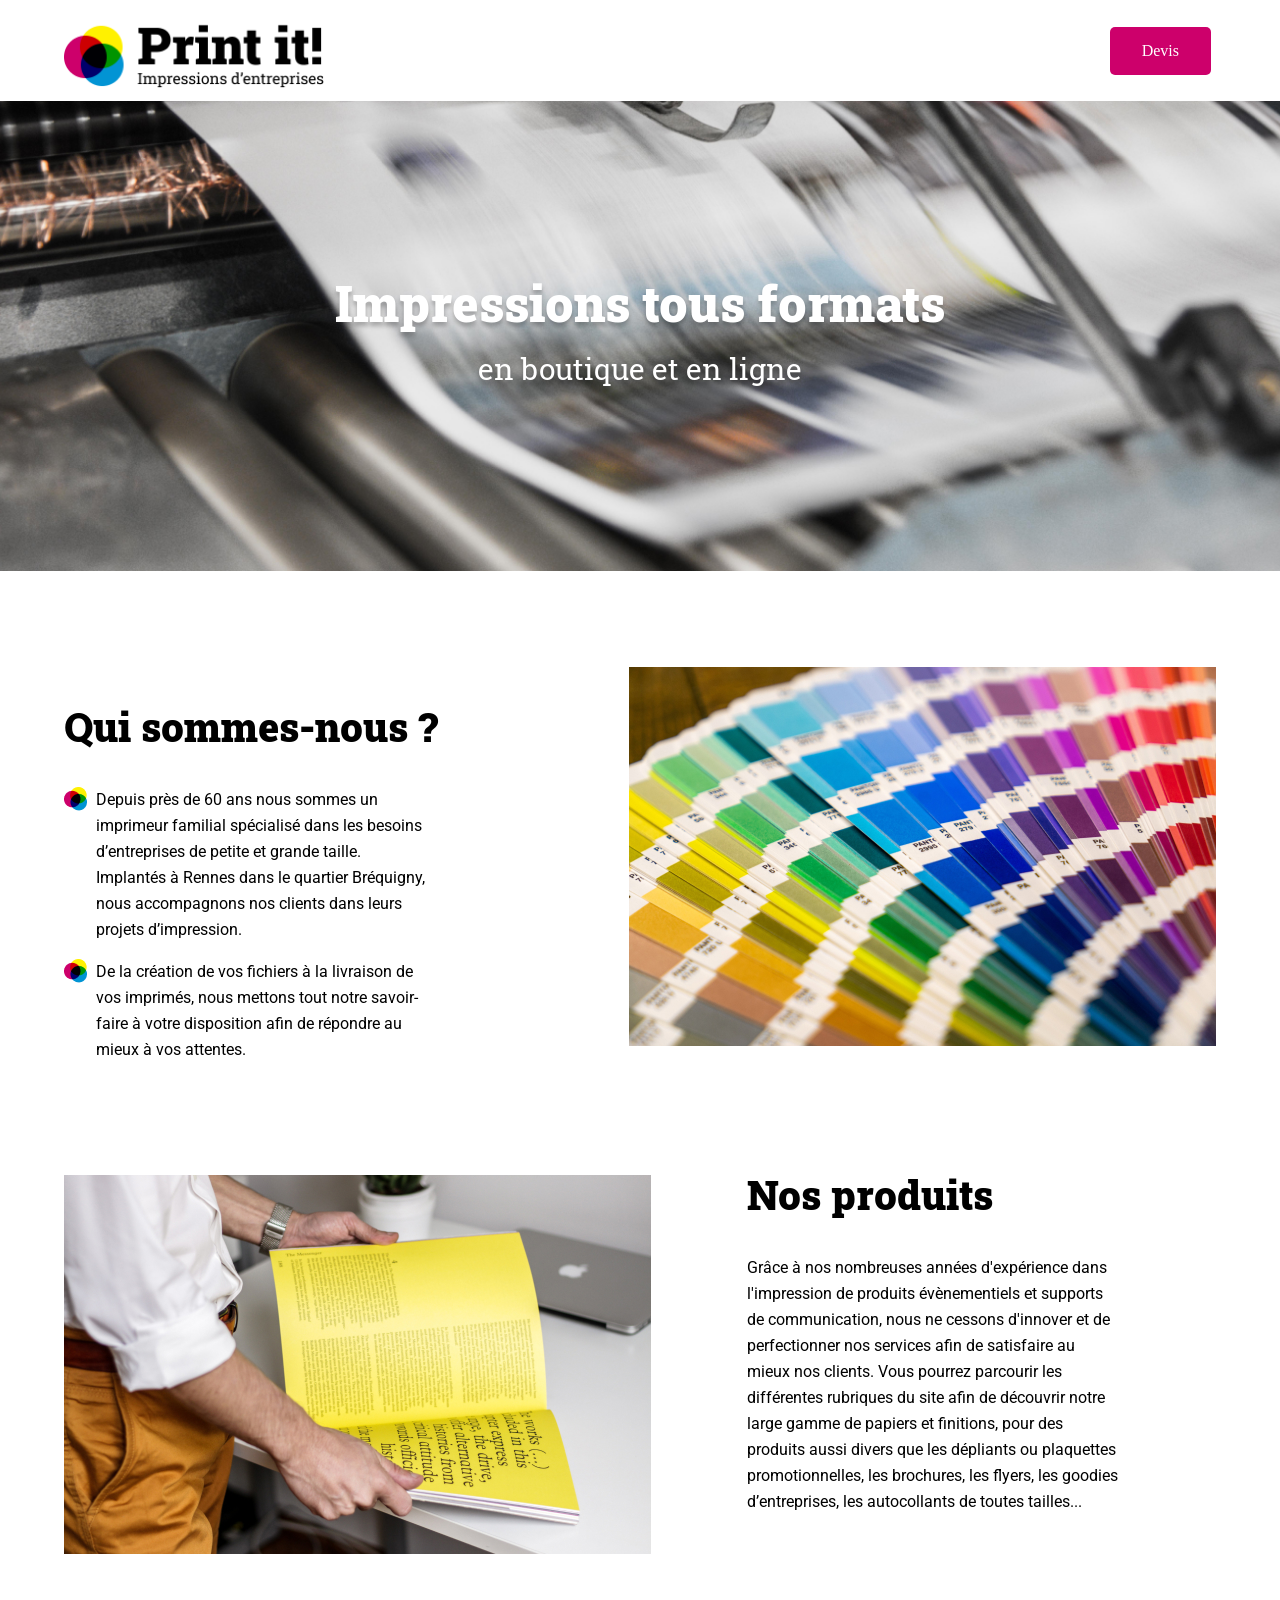
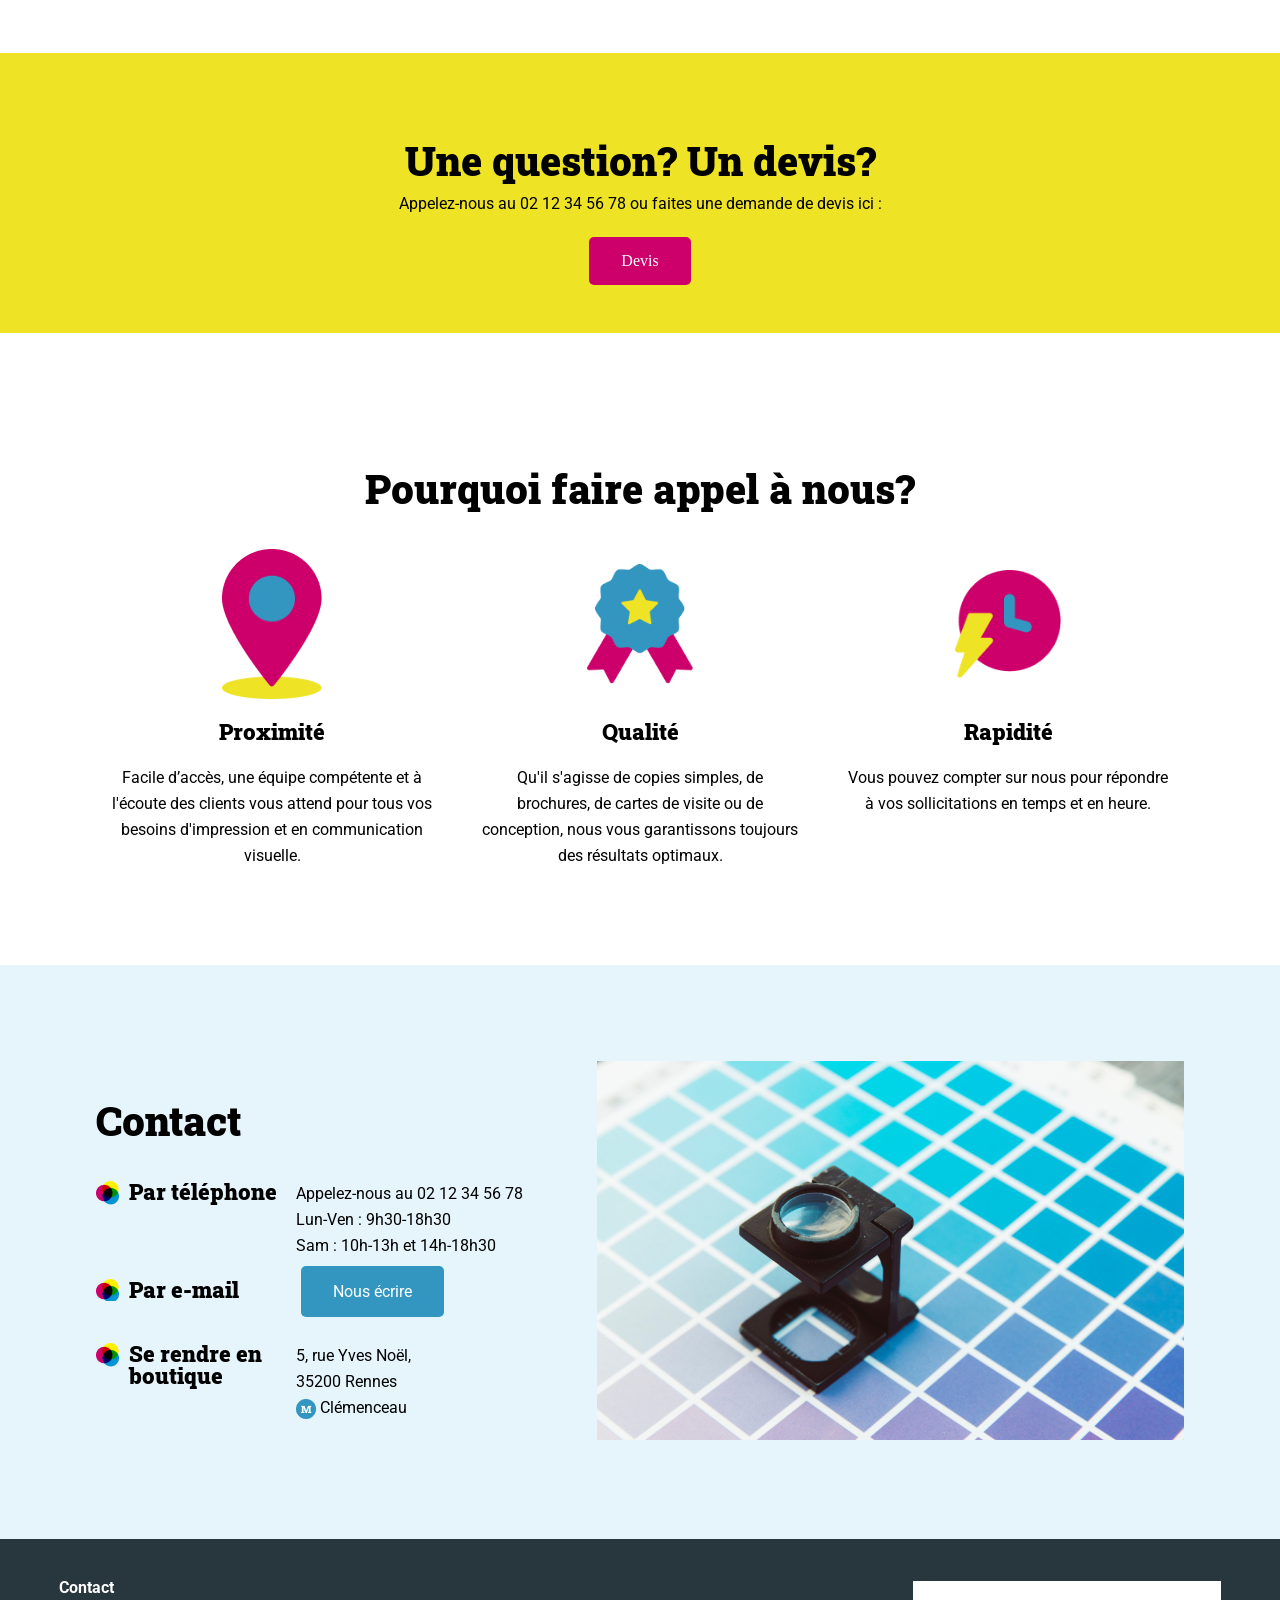
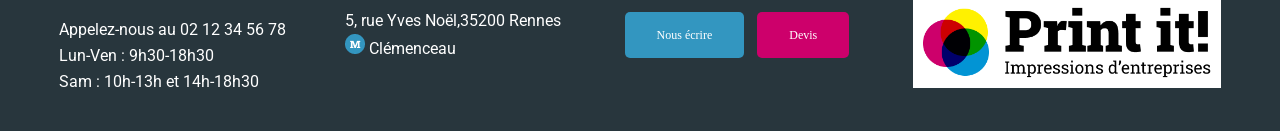
==== Print-it-JS-main/index.html @ 59ef78a8 "création du repo sur github et envoie des fichiers donnés" ====
<!DOCTYPE html>
<html lang="fr">
<head>
	<meta charset="UTF-8">
	<meta name="viewport" content="width=device-width, initial-scale=1.0">
	<title>Print it ! - Impressions d'entreprise</title>
	<link rel="stylesheet" href="./assets/style.css">
	<link rel="preconnect" href="https://fonts.googleapis.com">
	<link rel="preconnect" href="https://fonts.gstatic.com" crossorigin>
	<link href="https://fonts.googleapis.com/css2?family=Roboto:wght@400;700&family=Roboto+Slab:wght@400;900&display=swap" rel="stylesheet">
</head>
<body>
<header class="container">
	<h1>
		<img class="logo" src="./assets/images/logo.png" alt="Print it ! Impressions d'entreprises" >
	</h1>
	<a class="btn devis" href="mailto:contact@print-it.tld">Devis</a>
</header>
<main>
	<div id="banner">
		<img class="banner-img" src="./assets/images/slideshow/slide1.jpg" alt="Banner Print-it">
		<p>Impressions tous formats <span>en boutique et en ligne</span></p>
		<div class="dots">
		</div>
	</div>
	<section id="about-us" class="container">
		<div>
			<h2>Qui sommes-nous ?</h2>
			<ul>
				<li>Depuis près de 60 ans nous sommes un imprimeur familial spécialisé dans les besoins d’entreprises de petite et grande taille. Implantés à Rennes dans le quartier Bréquigny, nous accompagnons nos clients dans leurs projets d’impression.</li>
				<li>De la création de vos fichiers à la livraison de vos imprimés, nous mettons tout notre savoir-faire à votre disposition afin de répondre au mieux à vos attentes.</li>
			</ul>
		</div>
		<aside>
			<img src="./assets/images/colors.jpg" alt="palette multicolore">
		</aside>
	</section>
	<section id="products" class="container">
		<div>
			<h2>Nos produits</h2>
			<p>Grâce à nos nombreuses années d'expérience dans l'impression de produits évènementiels et supports de communication, nous ne cessons d'innover et de perfectionner nos services afin de satisfaire au mieux nos clients. Vous pourrez parcourir les différentes rubriques du site afin de découvrir notre large gamme de papiers et finitions, pour des produits aussi divers que les dépliants ou plaquettes promotionnelles, les brochures, les flyers, les goodies d’entreprises, les autocollants de toutes tailles... </p>
		</div>
		<aside>
			<img src="./assets/images/yellow-book.jpg" alt="Imprimeur avec un livre jaune dans les mains">
		</aside>

	</section>
	<section id="question" class="bg-yellow">
		<h2>Une question? Un devis?</h2>
		<p>Appelez-nous au 02 12 34 56 78 ou faites une demande de devis ici :</p>
		<a href="mailto:contact@print-it.tld" class="btn devis">Devis</a>
	</section>
	<section id="why-us" class="container">
		<h2>Pourquoi faire appel à nous?</h2>
		<div>
			<article>
				<img src="./assets/images/proximity-icon.png" alt="Icone Proximité">
				<h3>Proximité</h3>
				<p>Facile d’accès, une équipe compétente et à l'écoute des clients vous attend pour tous vos besoins d'impression et en communication visuelle.</p>
			</article>
			<article>
				<img src="./assets/images/quality-icon.png" alt="Icone Qualité">
				<h3>Qualité</h3>
				<p>Qu'il s'agisse de copies simples, de brochures, de cartes de visite ou de conception, nous vous garantissons toujours des résultats optimaux.</p>
			</article>
			<article>
				<img src="./assets/images/speedy-icon.png" alt="Rapidité Qualité">
				<h3>Rapidité</h3>
				<p>Vous pouvez compter sur nous pour répondre à vos sollicitations en temps et en heure.</p>
			</article>
		</div>
	</section>
	<section id="contact" class="bg-lightblue">
		<div class="container">
			<div>
				<h2>Contact</h2>
				<div>
					<h3>Par téléphone</h3>
					<ul>
						<li>Appelez-nous au 02 12 34 56 78</li>
						<li>Lun-Ven : 9h30-18h30</li>
						<li>Sam : 10h-13h et 14h-18h30</li>
					</ul>
				</div>
				<div>
					<h3>Par e-mail</h3>
					<p>
						<a href="mailto:contact@print-it.tld" class="btn">Nous écrire</a>
					</p>
				</div>
				<div>
					<h3>Se rendre en boutique</h3>
					<p>5, rue Yves Noël,<br>
						35200 Rennes<br>
						<img class="inline-icon" src="./assets/images/metro.png" alt="metro"/> Clémenceau</p>
				</div>
			</div>
			<div>
				<img src="./assets/images/magnifying-glass.jpg" alt="Loupe avec palette bleue">
			</div>

		</div>
	</section>
</main>
<footer>
	<div>
		<p class="footer-contact">Contact</p>
		<ul>
			<li>Appelez-nous au 02 12 34 56 78</li>
			<li>Lun-Ven : 9h30-18h30</li>
			<li>Sam : 10h-13h et 14h-18h30</li>
		</ul>
	</div>
	<div>
		<p>5, rue Yves Noël,35200 Rennes<br>
			<img src="./assets/images/metro.png" alt="metro"/> Clémenceau</p>
	</div>
	<div>
		<a href="mailto:contact@print-it.tld" class="btn">Nous écrire</a>
		<a href="mailto:contact@print-it.tld?subject=Demande&nbsp;de&nbsp;devis" class="btn devis">Devis</a>
	</div>
	<div>
		<img class="footer-logo" src="./assets/images/logo.png" alt="Print it ! Impressions d'entreprises" >
	</div>
</footer>
<script src="./assets/script.js"></script>
</body>
</html>
---- Print-it-JS-main/assets/style.css ----
/* variables declaration */
:root {
	--primary-color: #3396C0;
	--secondary-color: #CD006B;
	--third-color: #EEE325;
}

/* Reset CSS */
* {
	-webkit-box-sizing: border-box;
	-moz-box-sizing: border-box;
	box-sizing: border-box;
}
html, body, div, span, applet, object, iframe,
h1, h2, h3, h4, h5, h6, p, blockquote, pre,
a, abbr, acronym, address, big, cite, code,
del, dfn, em, img, ins, kbd, q, s, samp,
small, strike, strong, sub, sup, tt, var,
b, u, i, center,
dl, dt, dd, ol, ul, li,
fieldset, form, label, legend,
table, caption, tbody, tfoot, thead, tr, th, td,
article, aside, canvas, details, embed,
figure, figcaption, footer, header, hgroup,
menu, nav, output, ruby, section, summary,
time, mark, audio, video {
	margin: 0;
	padding: 0;
	border: 0;
	font: inherit;
	font-size: 100%;
	vertical-align: baseline;
}
/* HTML5 display-role reset for older browsers */
article, aside, details, figcaption, figure,
footer, header, hgroup, menu, nav, section {
	display: block;
}
body {
	line-height: 1;
}
ol, ul {
	list-style: none;
}
blockquote, q {
	quotes: none;
}
blockquote:before, blockquote:after,
q:before, q:after {
	content: none;
}
table {
	border-collapse: collapse;
	border-spacing: 0;
}
body {

}
section {
	margin-block: 6em;
}
h2 {
	font-family: 'Roboto Slab', sans-serif;
	font-size: 40px;
	font-weight: 900;
	margin-block: 1em;
}
h3{
	font-family: 'Roboto Slab', sans-serif;
	font-size: 22px;
	font-weight: 900;
	margin-block: 1em;
}

p, li {
	font-family: Roboto, sans-serif;
	font-size: 16px;
	line-height: 26px;
}
.container {
	max-width: 1440px;
	margin-inline:auto;
	padding-inline: 5%;
}
header {
	display: flex;
	justify-content: space-between;
	align-items: center;
}
.logo{
	width: 260px;
	margin-block: 10px;
}

.btn {
	background-color: var(--primary-color) ;
	padding: 16px 32px;
	margin-inline:5px;
	border-radius: 5px;
	color: white;
	text-decoration: none;
}
.devis {
	background-color: var(--secondary-color);
}

#banner {
	display: flex;
	flex-direction: column;
	align-items: center;
	justify-content: center;
	width: 100%;
	min-height: 470px;
	position: relative;
}
.banner-img {
	position: absolute;
	width: 100%;
	height: 100%;
	z-index: -1;
	object-fit: cover;
	object-position: center;
}
/* Code CSS en prévision de l'ajout d'un carousel pour la bannière */
/* Gestion des fleches du carrousel */
#banner .arrow {
	position: absolute;
}
#banner .arrow_left {
	left: 10px;
}
#banner .arrow_right {
	right: 10px;
}
/* Gestion des points du carrousel */
.dots {
	position: absolute;
	bottom: 40px;
	display: flex;
}
.dot {
	margin-inline: 5px;
	width: 13px;
	height: 13px;
	background-color: #ffffff00;
	border: 3px solid #fff;
	border-radius: 100%;
	box-shadow: 0 4px 4px rgba(0, 0, 0, 0.25);;
}
.dot_selected {
	background-color: #fff;
}
/* Fin du code CSS pour le carousel */
#banner p {
	font-family: 'Roboto Slab', sans-serif;
	font-weight: 900;
	font-size: 50px;
	line-height: 66px;
	color: white;
	text-shadow: 0 4px 4px rgba(0, 0, 0, 0.25);
	text-align: center;
}
#banner span {
	display: block;
	font-weight: 400;
	font-size: 30px;
}
#about-us {
	display: flex;
}
#about-us article, #about-us aside {
	flex:1;
}
#about-us li {
	background: url("./images/tricolor-icon.png") no-repeat left top;
	font-size: 16px;
	line-height: 26px;
	padding-left:2em;
	width: 65%;
	margin-bottom: 1em;

}

#products {
	display: flex;
	align-items: flex-start;
	flex-direction: row-reverse;
}
#products div, #products aside {
	flex:1;
}
#products div {
	padding: 0 6em;
}
#products h2 {
	margin-top: 0;
}
.bg-yellow {
	background-color: var(--third-color);
}
#question {
	display: flex;
	flex-direction: column;
	align-items: center;
	padding-block: 3em;
}
#question h2 {
	margin-bottom: 10px;
}
#question p {
	margin-bottom: 20px;
}

#why-us {
	display: flex;
	flex-direction: column;
	text-align: center;
}
#why-us > div{
	display: flex;
	justify-content: space-evenly;
}
#why-us article {
	max-width: 320px;
	display: flex;
	flex-direction: column;
}
#why-us img {
	width: 33%;
	height: 150px;
	text-align: center;
	margin-inline: auto;
	margin-block: 0;
	object-fit: contain;
}

.bg-lightblue{
	background-color: #E6F4FB;
}
#contact {
	margin-bottom: 0;
}
#contact article, #contact div {
	flex:1;
}


#contact .container {
	flex-direction: row;
	display: flex;
	padding: 6em ;
}

#contact .container > div > div {
	display: flex;
	padding-bottom: 20px;
}

#contact h3 {
	margin-top: 0;
	background: url("./images/tricolor-icon.png") no-repeat left top;
	padding-left:1.5em;
	width: 200px;
}
.inline-icon {
	vertical-align: middle;
}
footer {
	background-color: #28363D;
	color: white;
	display: flex;
	padding-block: 3em;
	justify-content: space-evenly;
	font-size: 12px;
	align-items: center;
}
footer div {

	position: relative;
}
.footer-logo {
	background-color: white;
	max-width: 308px;
	padding: 10px;
}
.footer-contact {
	margin-bottom: 1em;
	font-weight: 700;
	font-size: 16px;

}

@media all and (max-width: 1250px) {
	#contact > article {
		flex: 2;
	}
}
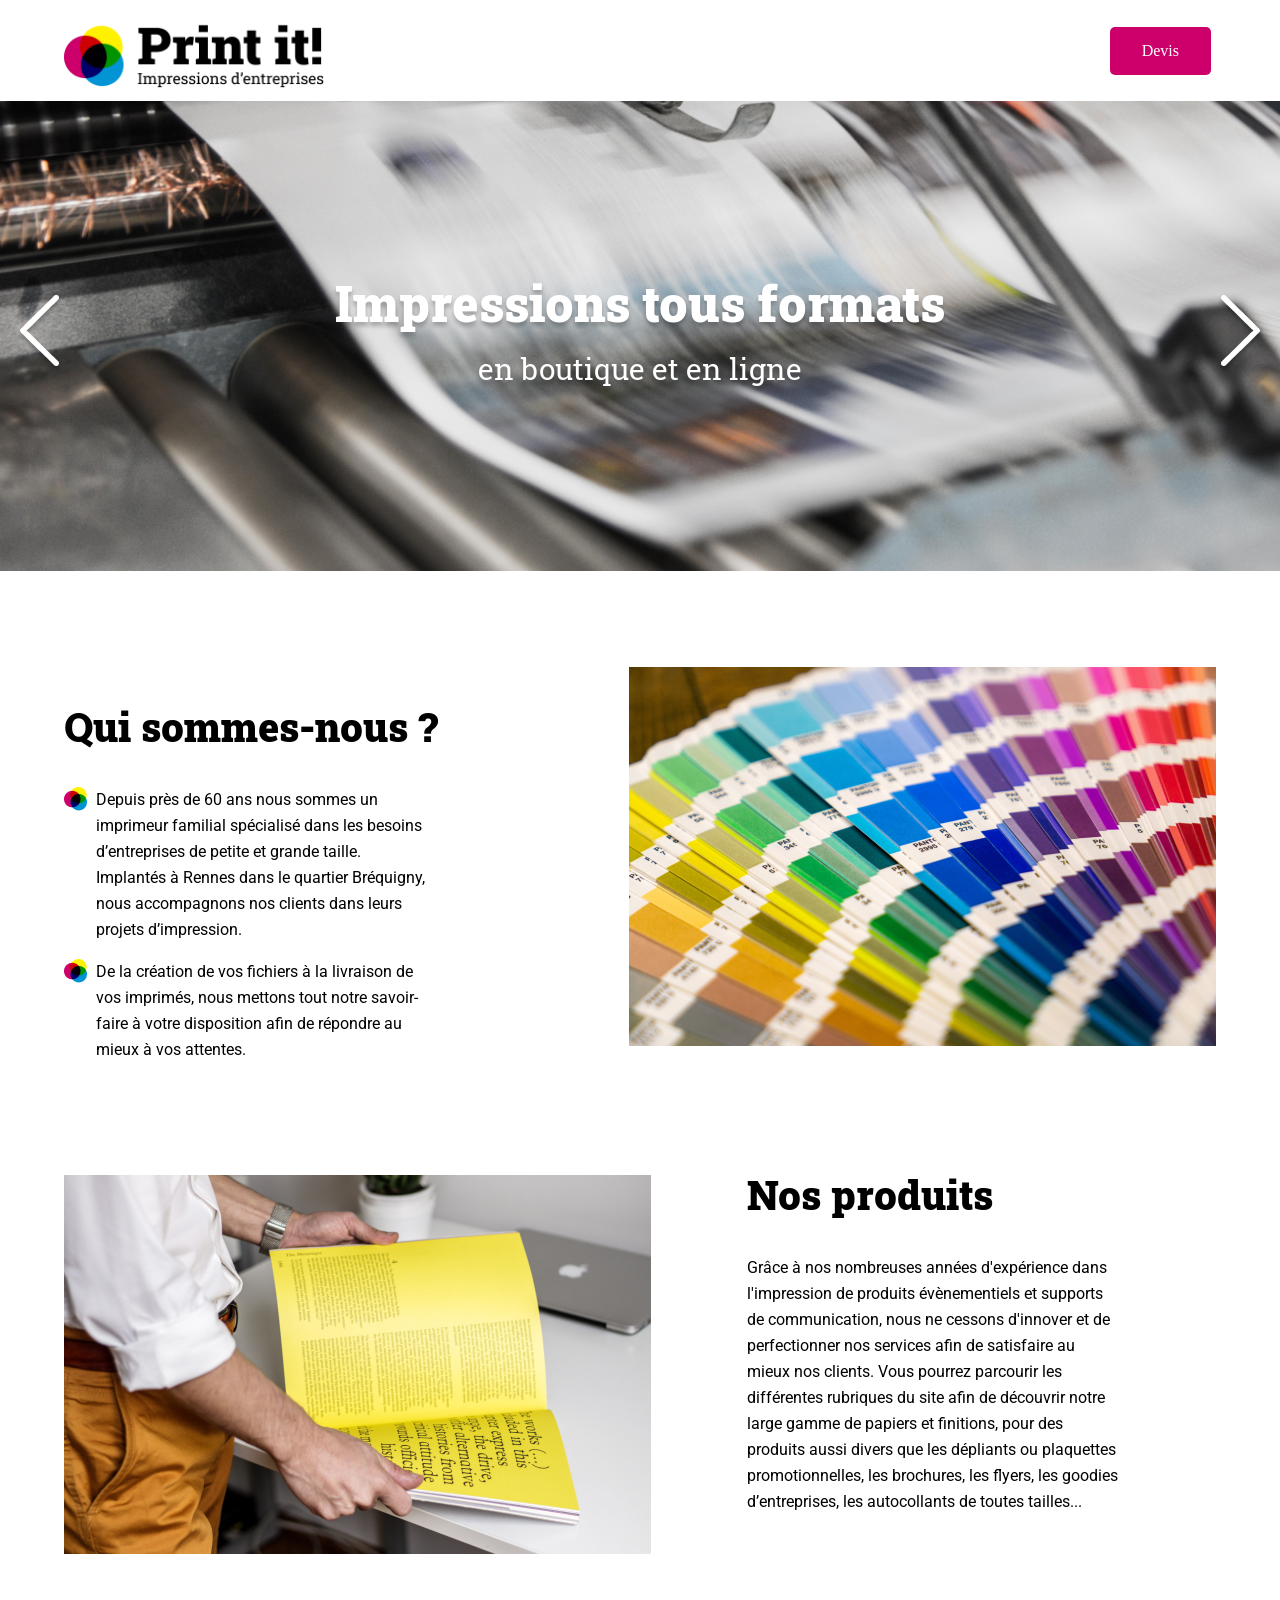
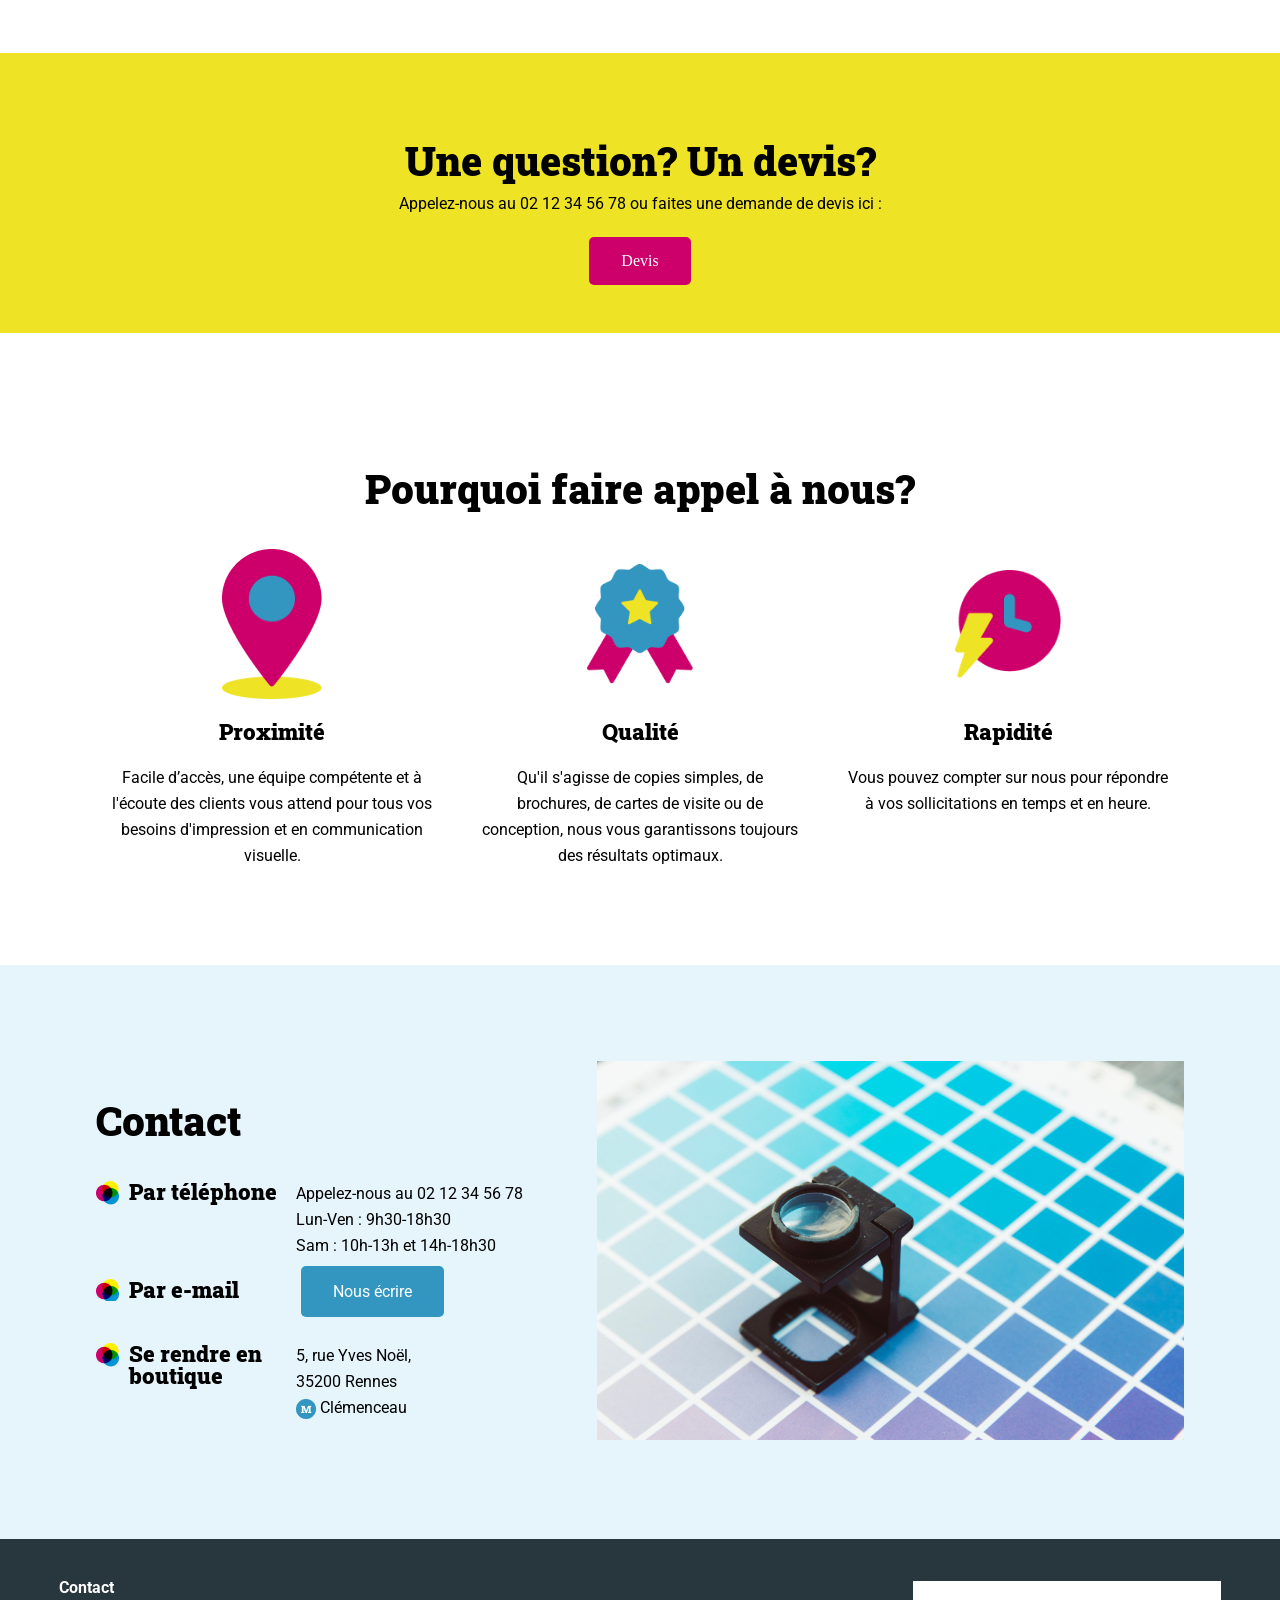
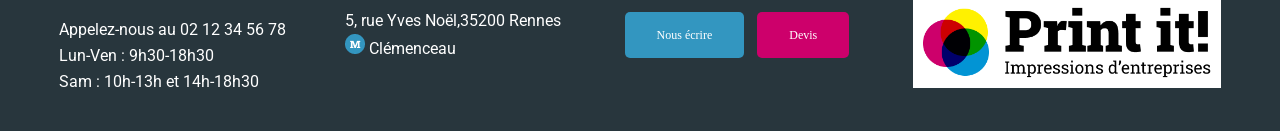
==== commit 8e42492d: "ajout des flèches, ajout d'un bacground transparent pour coller à la maquette" ====
--- a/Print-it-JS-main/index.html
+++ b/Print-it-JS-main/index.html
@@ -20,7 +20,15 @@
 	<div id="banner">
 		<img class="banner-img" src="./assets/images/slideshow/slide1.jpg" alt="Banner Print-it">
 		<p>Impressions tous formats <span>en boutique et en ligne</span></p>
+		<button class="arrow arrow_left">
+			<img src ="assets/images/arrow_left.png" alt="Précédent">
+		  </button>
+		  
+		  <button class="arrow arrow_right">
+			<img src ="assets/images/arrow_right.png" alt="Suivant">  
+		  </button>
 		<div class="dots">
+			
 		</div>
 	</div>
 	<section id="about-us" class="container">
--- a/Print-it-JS-main/assets/style.css
+++ b/Print-it-JS-main/assets/style.css
@@ -131,6 +131,11 @@
 }
 #banner .arrow_right {
 	right: 10px;
+	
+}
+.arrow {
+	border: none;
+	background: transparent;
 }
 /* Gestion des points du carrousel */
 .dots {
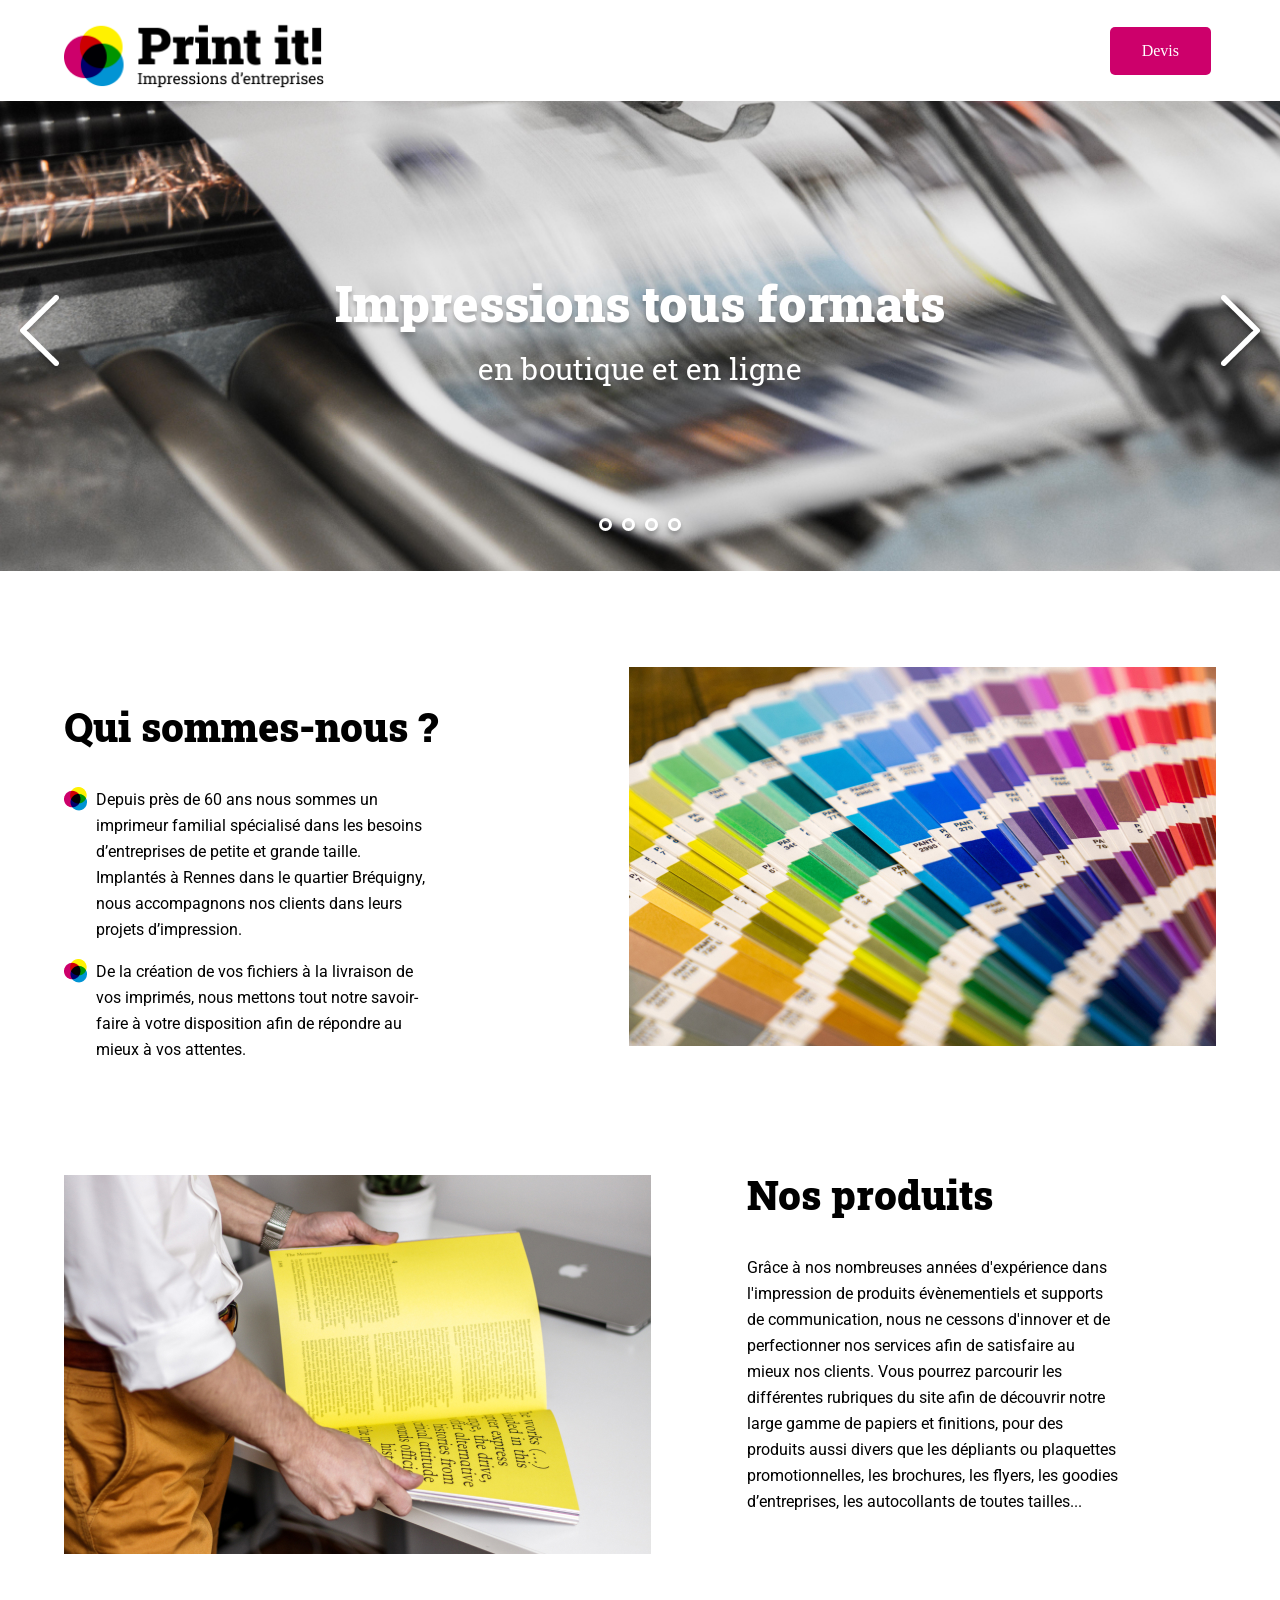
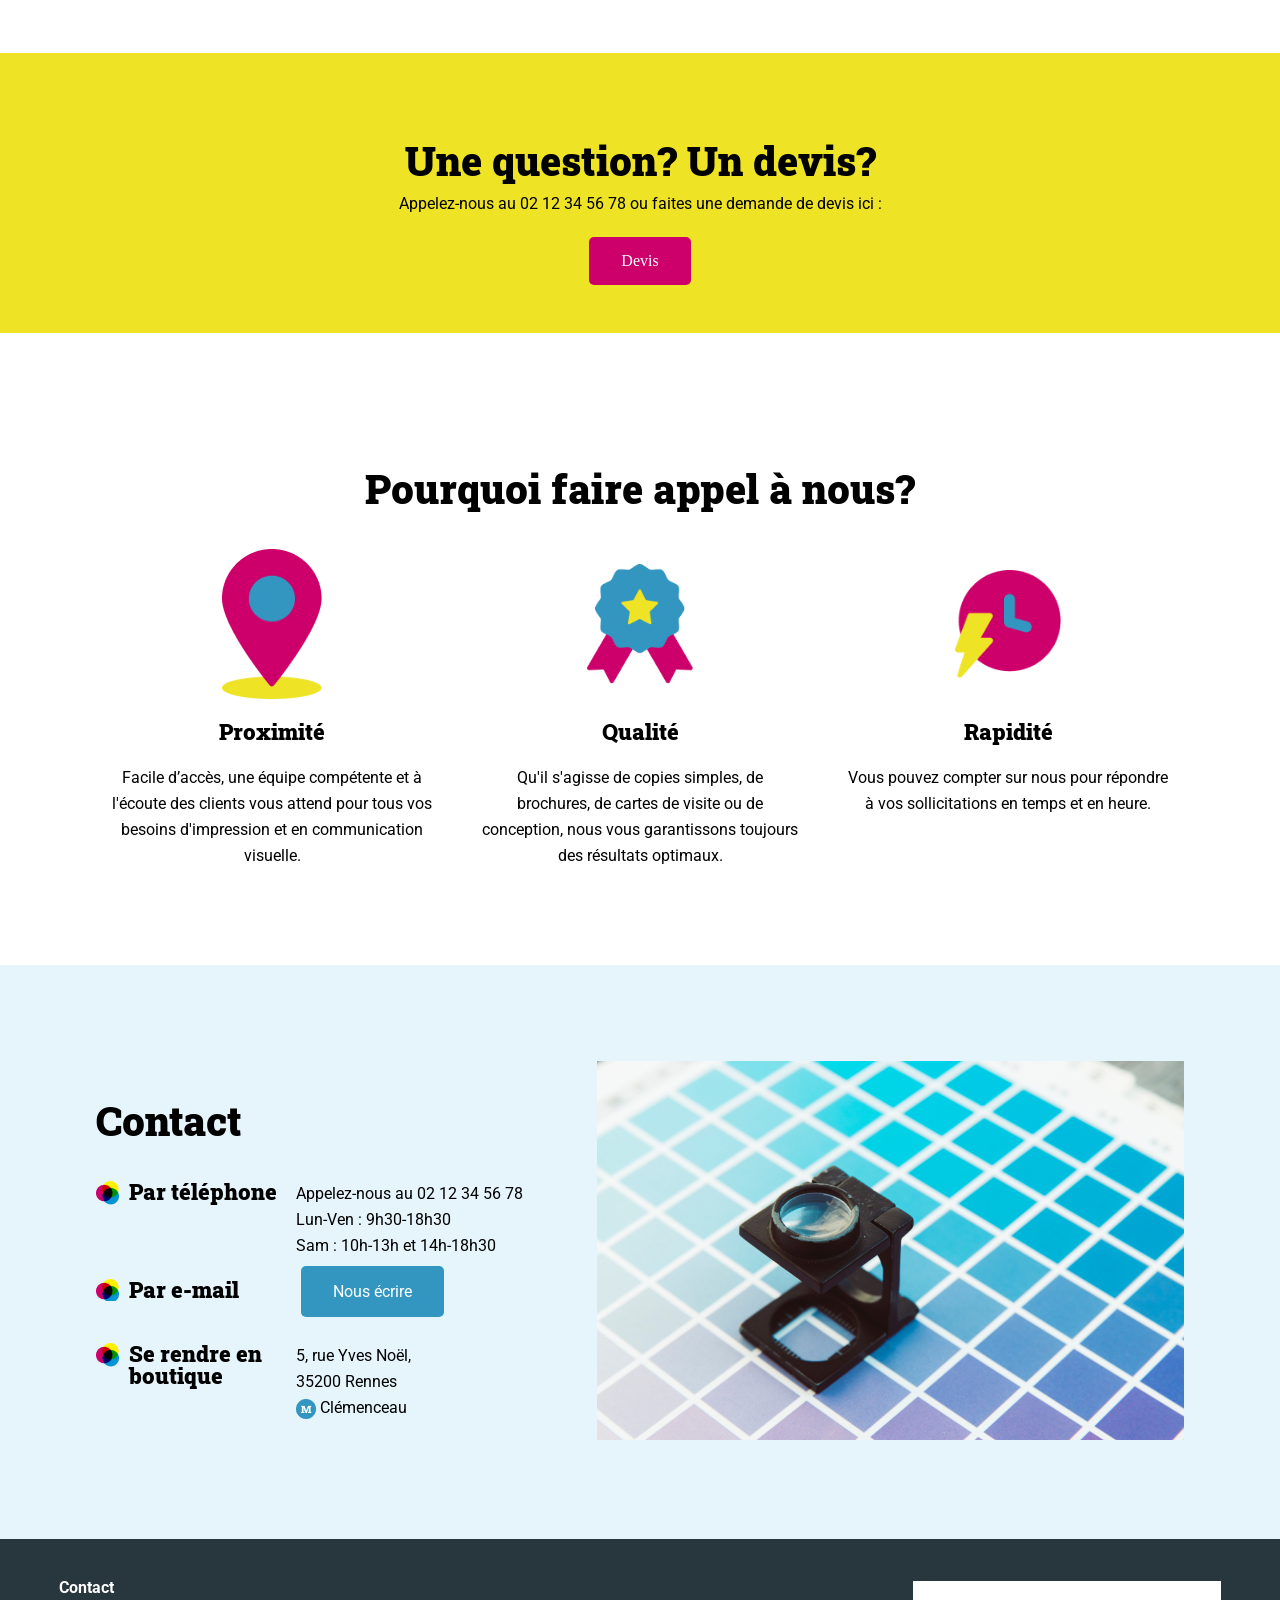
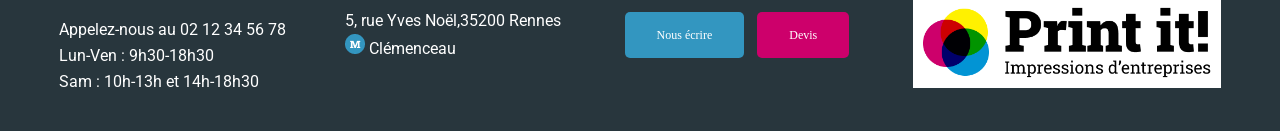
==== commit 01f90d6c: "ajout des points non fonctionnels" ====
--- a/Print-it-JS-main/index.html
+++ b/Print-it-JS-main/index.html
@@ -28,7 +28,10 @@
 			<img src ="assets/images/arrow_right.png" alt="Suivant">  
 		  </button>
 		<div class="dots">
-			
+			<span class="dot"></span>
+			<span class="dot"></span> 
+			<span class="dot"></span>
+			<span class="dot"></span>
 		</div>
 	</div>
 	<section id="about-us" class="container">
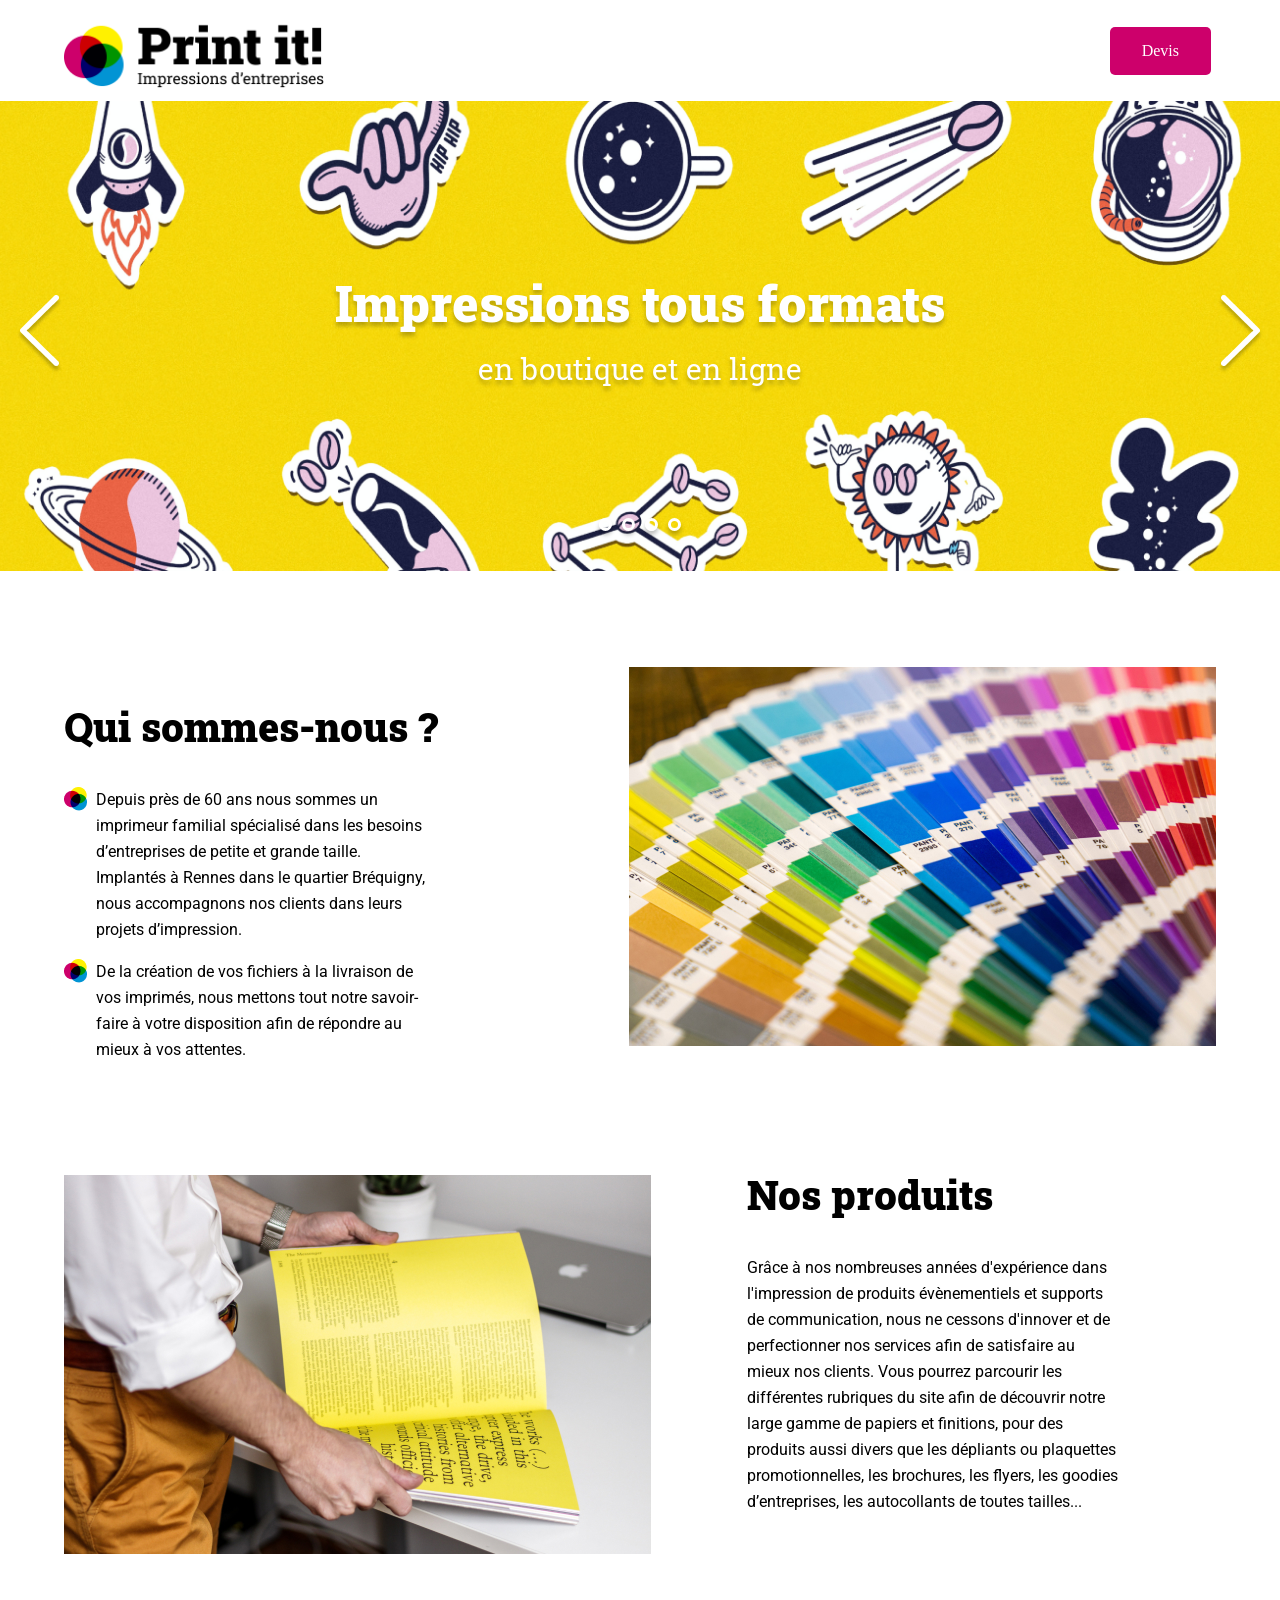
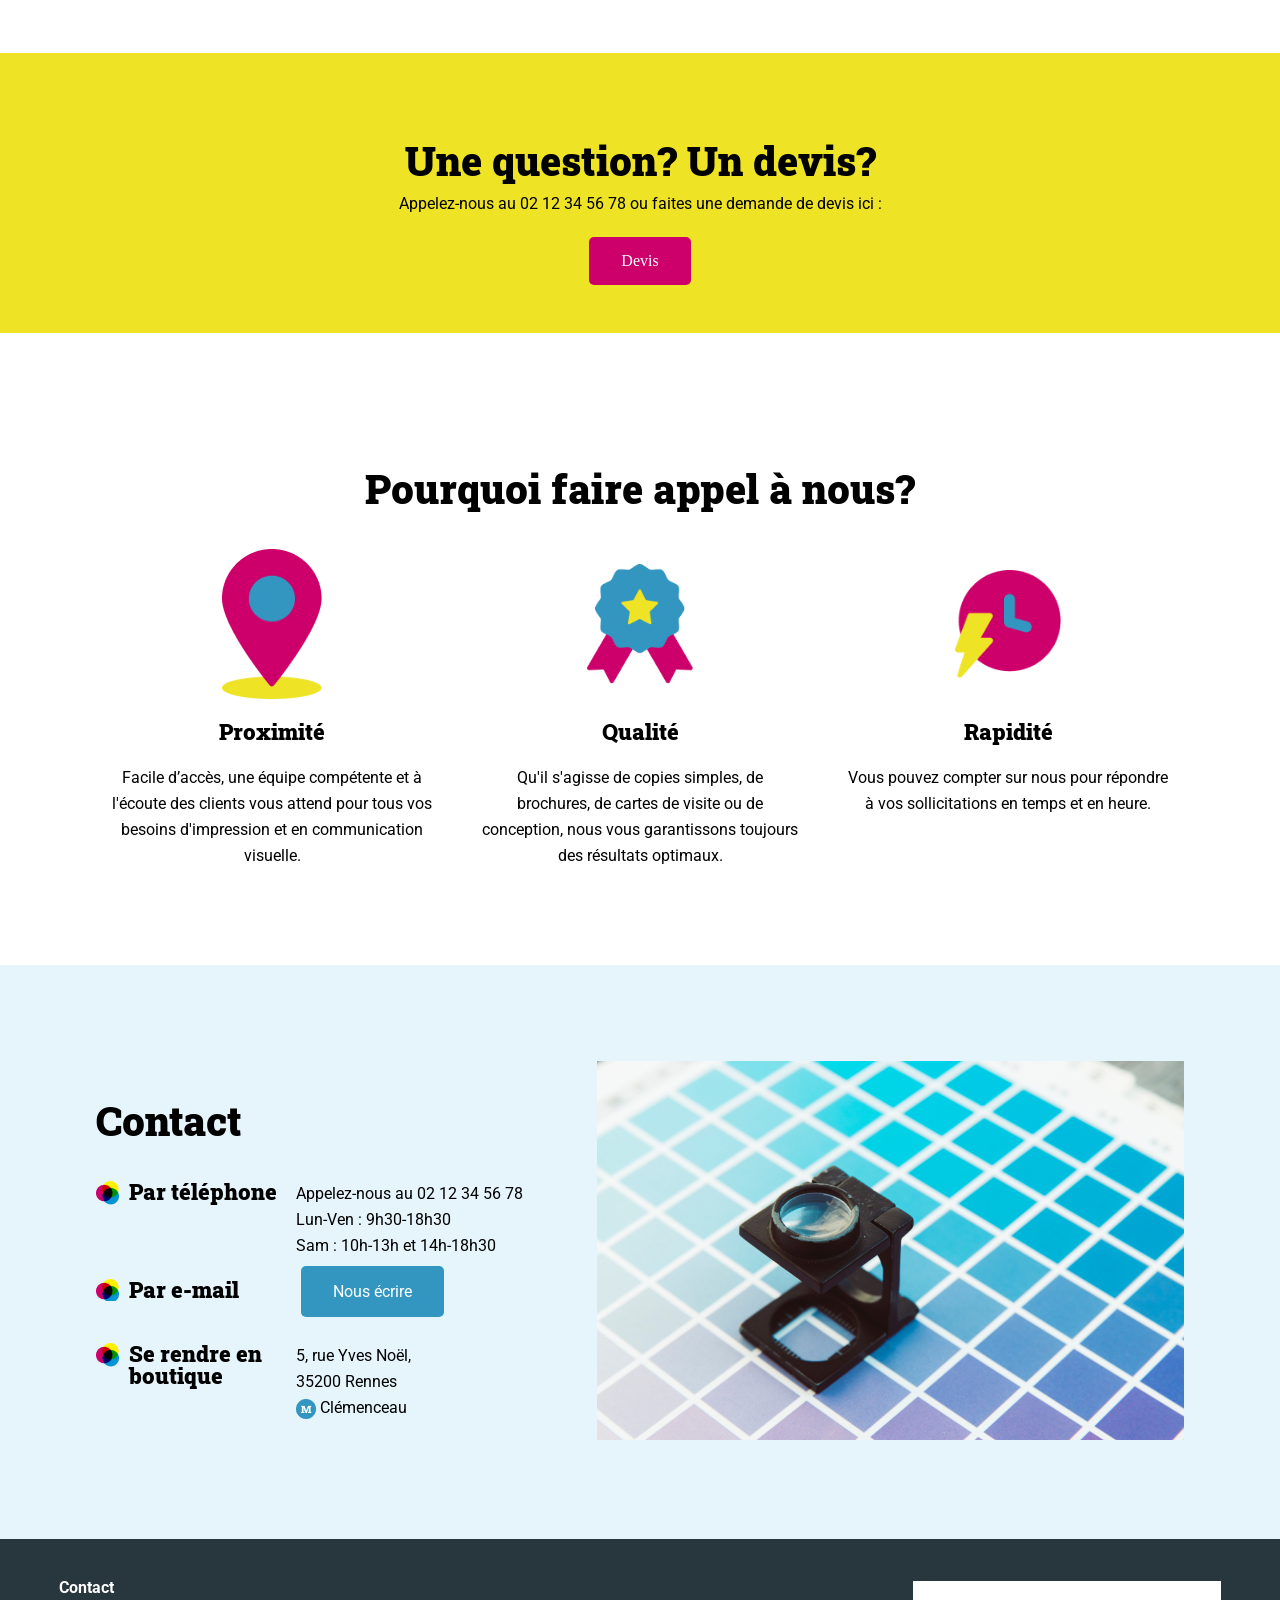
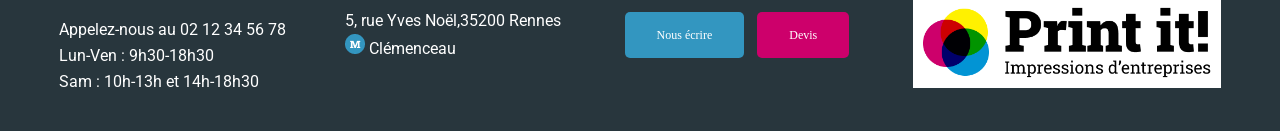
==== commit 8b408383: "ajout des slides dans le html + tableau javascript et selection des éléments" ====
--- a/Print-it-JS-main/index.html
+++ b/Print-it-JS-main/index.html
@@ -19,6 +19,9 @@
 <main>
 	<div id="banner">
 		<img class="banner-img" src="./assets/images/slideshow/slide1.jpg" alt="Banner Print-it">
+		<img class="banner-img" src="./assets/images/slideshow/slide2.jpg" alt="Banner Print-it">
+		<img class="banner-img" src="./assets/images/slideshow/slide3.jpg" alt="Banner Print-it">
+		<img class="banner-img" src="./assets/images/slideshow/slide4.png" alt="Banner Print -it">
 		<p>Impressions tous formats <span>en boutique et en ligne</span></p>
 		<button class="arrow arrow_left">
 			<img src ="assets/images/arrow_left.png" alt="Précédent">
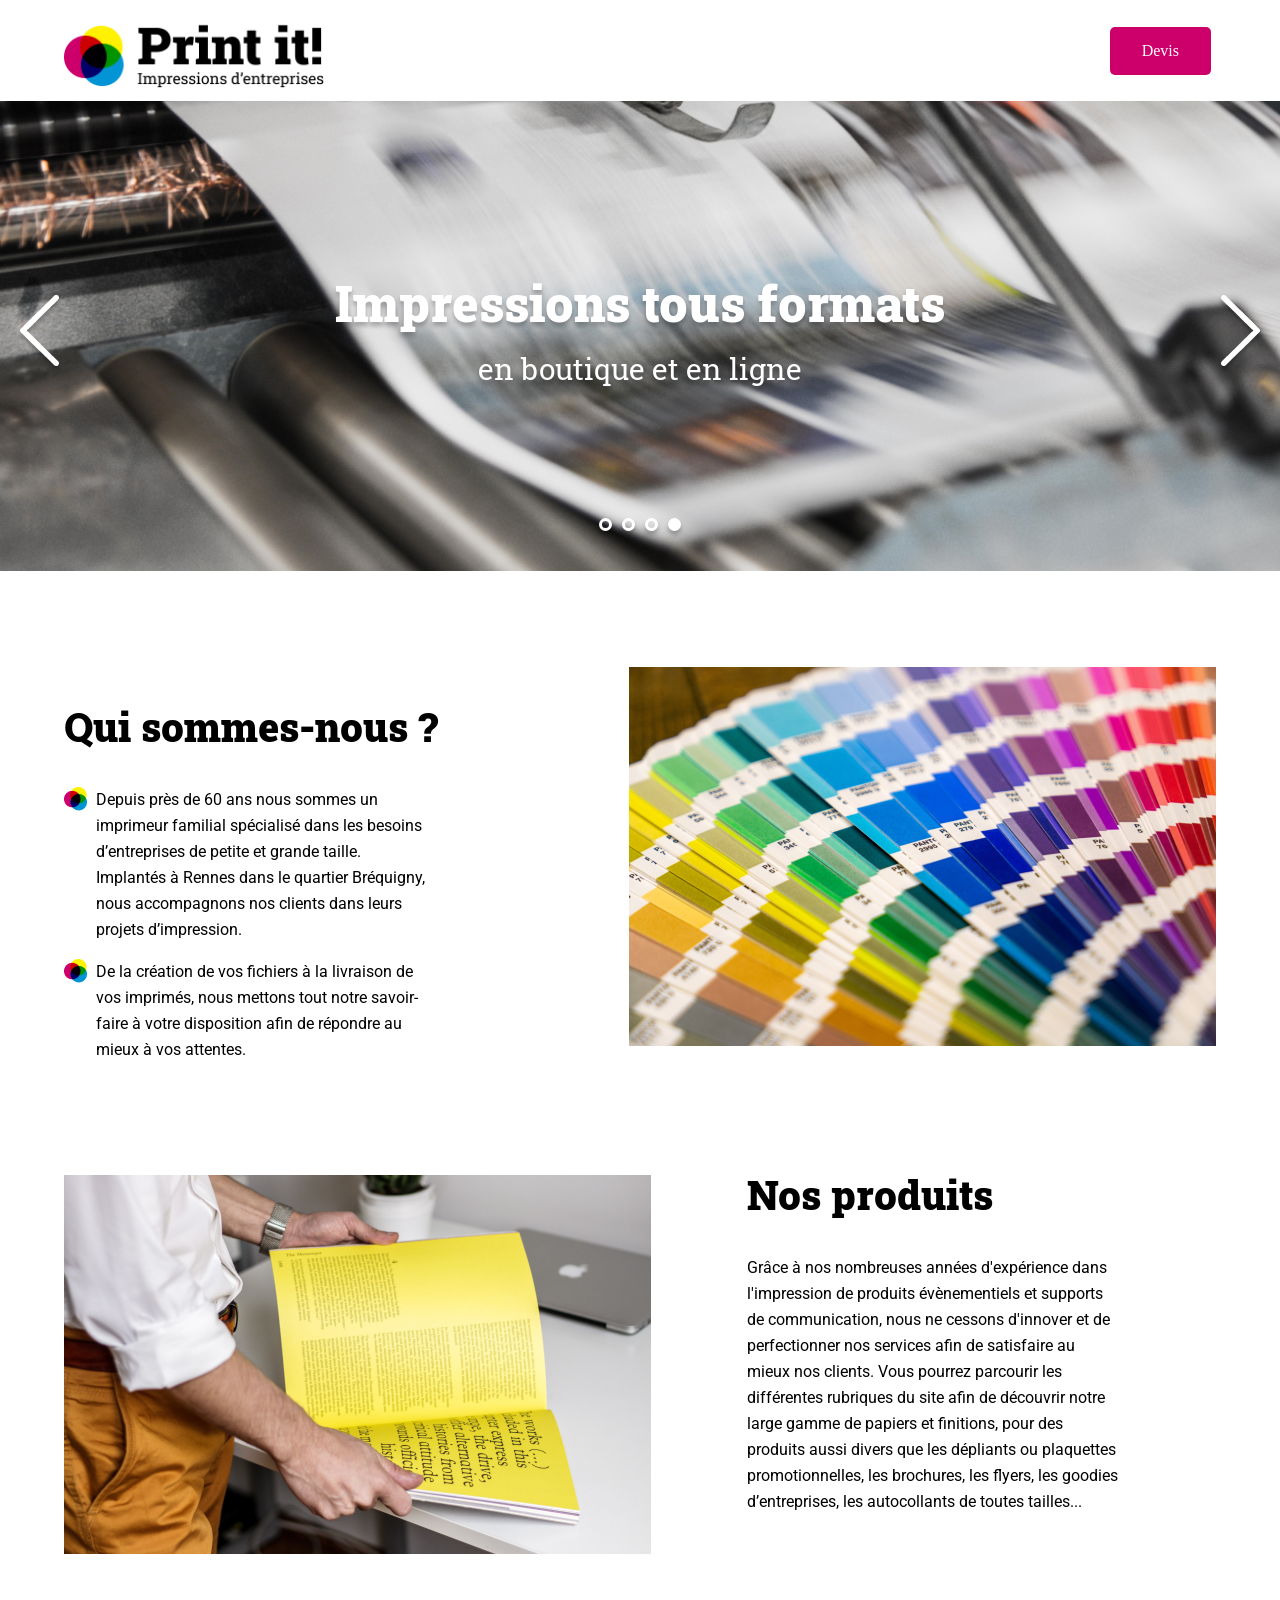
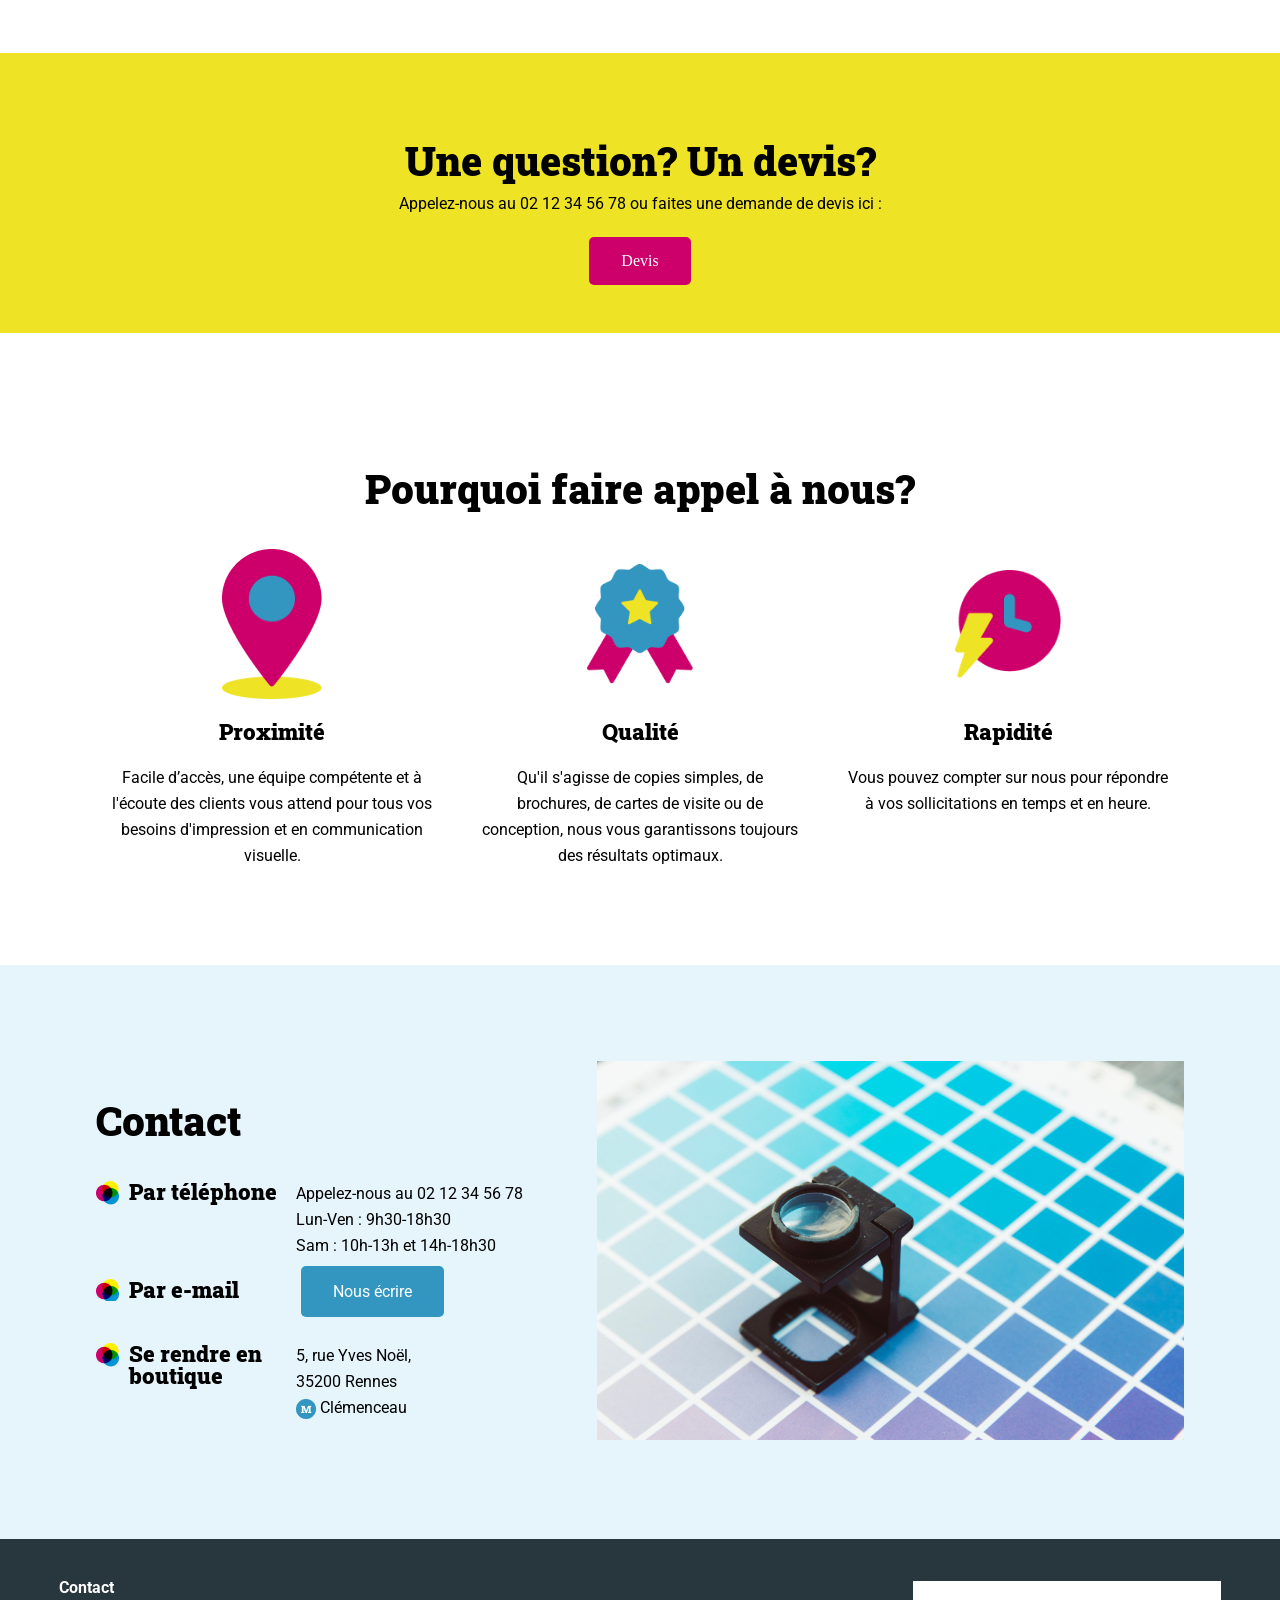
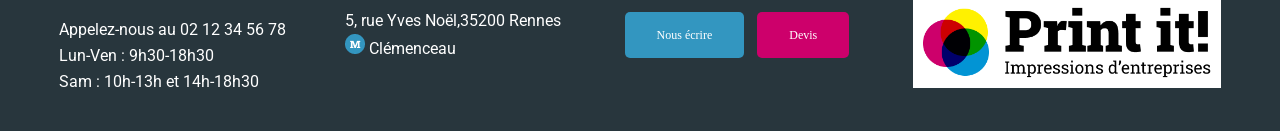
==== commit d4e10059: "Reprise code et ajout de conditions if pour les bullets. Modification aussi du NextSlide qui était p" ====
--- a/Print-it-JS-main/index.html
+++ b/Print-it-JS-main/index.html
@@ -19,10 +19,7 @@
 <main>
 	<div id="banner">
 		<img class="banner-img" src="./assets/images/slideshow/slide1.jpg" alt="Banner Print-it">
-		<img class="banner-img" src="./assets/images/slideshow/slide2.jpg" alt="Banner Print-it">
-		<img class="banner-img" src="./assets/images/slideshow/slide3.jpg" alt="Banner Print-it">
-		<img class="banner-img" src="./assets/images/slideshow/slide4.png" alt="Banner Print -it">
-		<p>Impressions tous formats <span>en boutique et en ligne</span></p>
+		<p class="slide-text">Impressions tous formats <span>en boutique et en ligne</span></p>
 		<button class="arrow arrow_left">
 			<img src ="assets/images/arrow_left.png" alt="Précédent">
 		  </button>
